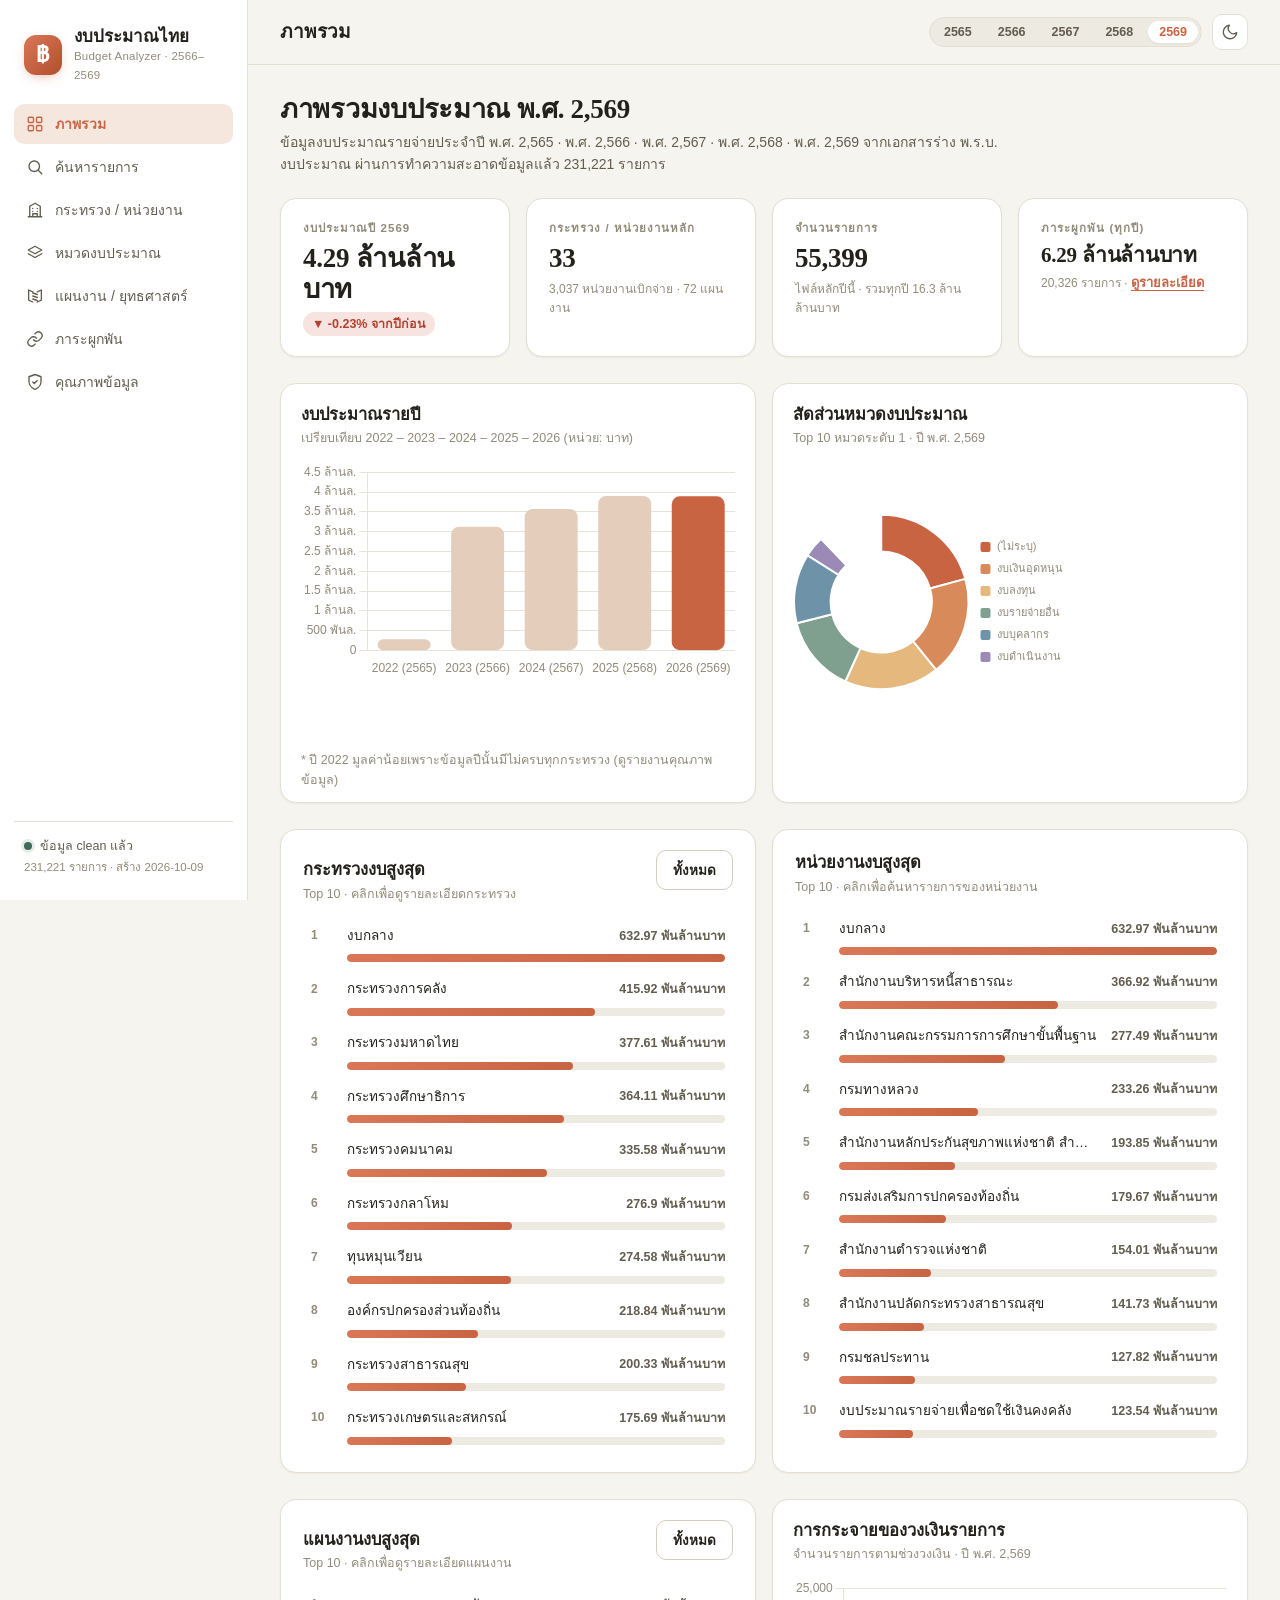
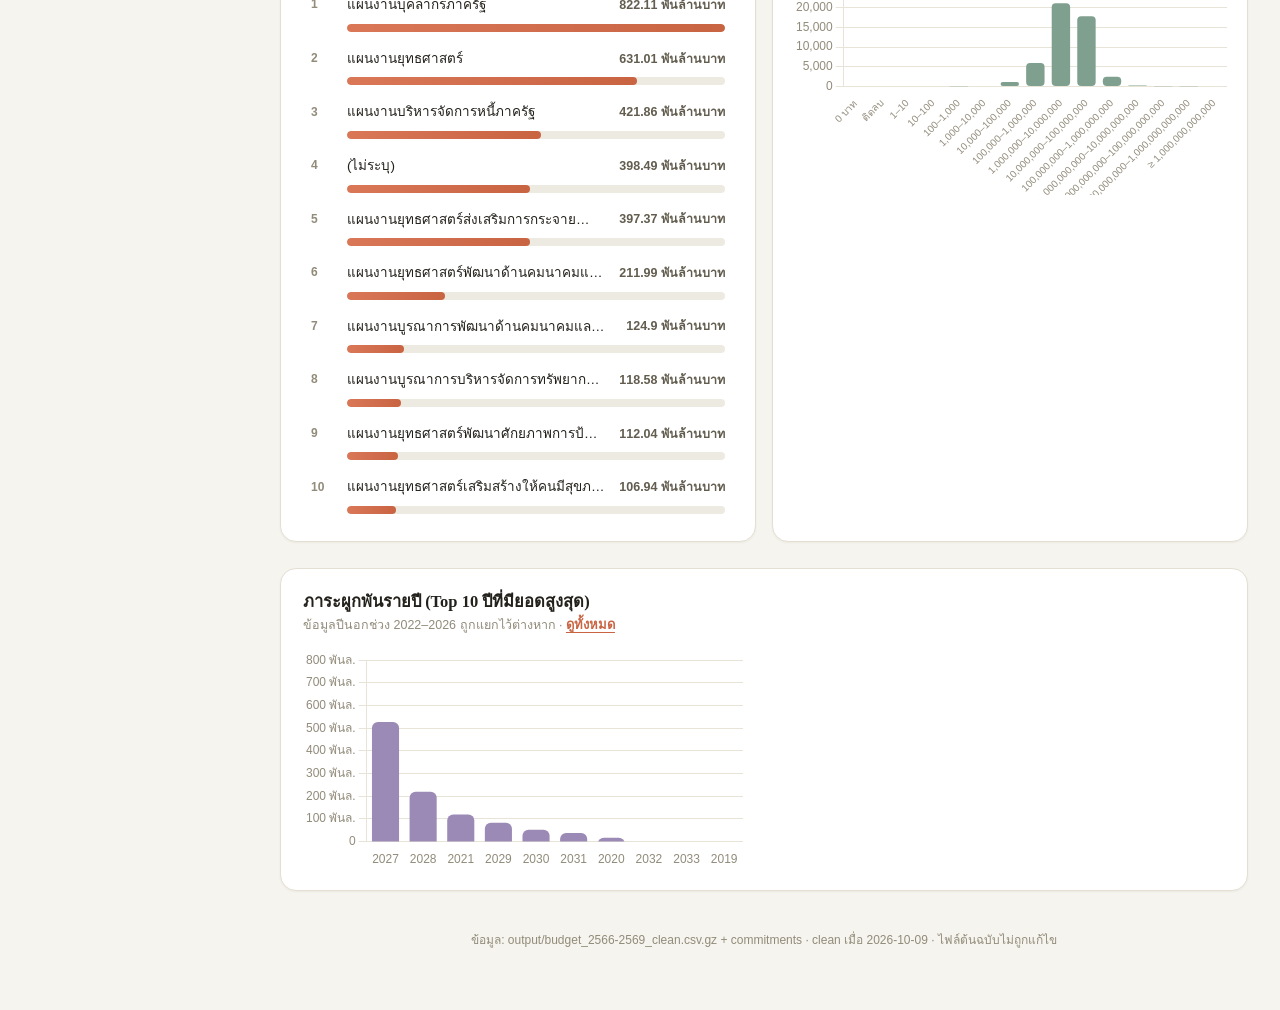
==== docs/index.html @ 5411768e "Add static build for GitHub Pages + client-side Excel export - web/static/api.js: in-browser data en" ====
<!DOCTYPE html>
<html lang="th">
<head>
<meta charset="UTF-8">
<meta name="viewport" content="width=device-width, initial-scale=1.0">
<title>งบประมาณไทย 2566–2569 · Budget Analyzer</title>
<link rel="icon" href="data:image/svg+xml,<svg xmlns='http://www.w3.org/2000/svg' viewBox='0 0 100 100'><rect width='100' height='100' rx='20' fill='%23C96442'/><text x='50' y='68' font-size='52' text-anchor='middle' fill='white' font-family='serif'>฿</text></svg>">
<link rel="stylesheet" href="static/style.css">
</head>
<body>
<div class="app">
  <!-- ============ Sidebar ============ -->
  <aside class="sidebar" id="sidebar">
    <div class="brand">
      <div class="brand-logo">฿</div>
      <div class="brand-text">
        <div class="brand-name">งบประมาณไทย</div>
        <div class="brand-sub">Budget Analyzer · 2566–2569</div>
      </div>
    </div>
    <nav class="nav" id="nav">
      <button class="nav-item" data-route="overview">
        <svg viewBox="0 0 24 24"><rect x="3" y="3" width="7" height="7" rx="1.5"/><rect x="14" y="3" width="7" height="7" rx="1.5"/><rect x="3" y="14" width="7" height="7" rx="1.5"/><rect x="14" y="14" width="7" height="7" rx="1.5"/></svg>
        <span>ภาพรวม</span>
      </button>
      <button class="nav-item" data-route="search">
        <svg viewBox="0 0 24 24"><circle cx="11" cy="11" r="7"/><path d="M21 21l-4.3-4.3"/></svg>
        <span>ค้นหารายการ</span>
      </button>
      <button class="nav-item" data-route="ministries">
        <svg viewBox="0 0 24 24"><path d="M3 21h18M5 21V7l7-4 7 4v14M9 21v-4h6v4M9 10h.01M15 10h.01M9 14h.01M15 14h.01"/></svg>
        <span>กระทรวง / หน่วยงาน</span>
      </button>
      <button class="nav-item" data-route="categories">
        <svg viewBox="0 0 24 24"><path d="M12 3l9 5-9 5-9-5 9-5z"/><path d="M3 13l9 5 9-5"/></svg>
        <span>หมวดงบประมาณ</span>
      </button>
      <button class="nav-item" data-route="plans">
        <svg viewBox="0 0 24 24"><path d="M9 20l-5.5-2.5V4l5.5 2.5M15 20l5.5-2.5V4L15 6.5M9 8l6 2M9 12l6 2M9 16l6 2"/></svg>
        <span>แผนงาน / ยุทธศาสตร์</span>
      </button>
      <button class="nav-item" data-route="commitments">
        <svg viewBox="0 0 24 24"><path d="M10 13a5 5 0 0 0 7.5.5l3-3a5 5 0 0 0-7-7l-1.7 1.7"/><path d="M14 11a5 5 0 0 0-7.5-.5l-3 3a5 5 0 0 0 7 7l1.7-1.7"/></svg>
        <span>ภาระผูกพัน</span>
      </button>
      <button class="nav-item" data-route="quality">
        <svg viewBox="0 0 24 24"><path d="M12 22s8-3.5 8-10V5l-8-3-8 3v7c0 6.5 8 10 8 10z"/><path d="M9 12l2 2 4-4"/></svg>
        <span>คุณภาพข้อมูล</span>
      </button>
    </nav>
    <div class="sidebar-foot">
      <div class="foot-row"><span class="dot"></span> ข้อมูล clean แล้ว</div>
      <div class="foot-sub">231,221 รายการ · สร้าง 2026-10-09</div>
    </div>
  </aside>

  <!-- ============ Main ============ -->
  <div class="main">
    <header class="topbar">
      <button class="hamburger" id="hamburger" aria-label="เมนู">
        <svg viewBox="0 0 24 24"><path d="M4 7h16M4 12h16M4 17h16"/></svg>
      </button>
      <div class="crumb" id="crumb">ภาพรวม</div>
      <div class="topbar-actions">
        <div class="year-chips" id="year-chips"></div>
        <button class="icon-btn" id="theme-toggle" aria-label="สลับธีม">
          <svg class="icon-sun" viewBox="0 0 24 24"><circle cx="12" cy="12" r="4"/><path d="M12 2v2M12 20v2M4.9 4.9l1.4 1.4M17.7 17.7l1.4 1.4M2 12h2M20 12h2M4.9 19.1l1.4-1.4M17.7 6.3l1.4-1.4"/></svg>
          <svg class="icon-moon" viewBox="0 0 24 24"><path d="M21 12.8A9 9 0 1 1 11.2 3 7 7 0 0 0 21 12.8z"/></svg>
        </button>
      </div>
    </header>
    <main class="content" id="app">
      <div class="loading"><div class="spinner"></div></div>
    </main>
  </div>
</div>

<!-- ============ Modal ============ -->
<div class="modal-backdrop hidden" id="modal-backdrop">
  <div class="modal" role="dialog">
    <div class="modal-head">
      <div class="modal-title" id="modal-title">รายละเอียด</div>
      <button class="icon-btn" id="modal-close" aria-label="ปิด">
        <svg viewBox="0 0 24 24"><path d="M6 6l12 12M18 6L6 18"/></svg>
      </button>
    </div>
    <div class="modal-body" id="modal-body"></div>
  </div>
</div>

<div class="toast hidden" id="toast"></div>

<script src="static/vendor/chart.umd.min.js"></script>
<script src="static/vendor/chartjs-chart-treemap.min.js"></script>
<script src="static/vendor/papaparse.min.js"></script>
<script src="static/vendor/xlsx.full.min.js"></script>
<script src="static/api.js"></script>
<script src="static/app.js"></script>
</body>
</html>
---- docs/static/style.css ----
/* ============================================================
   Thai Budget Analyzer — design inspired by Claude.ai
   warm paper · terracotta accent · serif display · clean cards
   ============================================================ */

@font-face {
  font-family: 'Noto Sans Thai'; font-style: normal; font-weight: 400; font-display: swap;
  src: url('../fonts/noto-sans-thai-latin-400-normal.woff2') format('woff2');
  unicode-range: U+0020-007F, U+00A0-00FF;
}
@font-face {
  font-family: 'Noto Sans Thai'; font-style: normal; font-weight: 400; font-display: swap;
  src: url('../fonts/noto-sans-thai-thai-400-normal.woff2') format('woff2');
  unicode-range: U+0E00-0E7F;
}
@font-face {
  font-family: 'Noto Sans Thai'; font-style: normal; font-weight: 500; font-display: swap;
  src: url('../fonts/noto-sans-thai-latin-500-normal.woff2') format('woff2');
  unicode-range: U+0020-007F, U+00A0-00FF;
}
@font-face {
  font-family: 'Noto Sans Thai'; font-style: normal; font-weight: 500; font-display: swap;
  src: url('../fonts/noto-sans-thai-thai-500-normal.woff2') format('woff2');
  unicode-range: U+0E00-0E7F;
}
@font-face {
  font-family: 'Noto Sans Thai'; font-style: normal; font-weight: 600; font-display: swap;
  src: url('../fonts/noto-sans-thai-latin-600-normal.woff2') format('woff2');
  unicode-range: U+0020-007F, U+00A0-00FF;
}
@font-face {
  font-family: 'Noto Sans Thai'; font-style: normal; font-weight: 600; font-display: swap;
  src: url('../fonts/noto-sans-thai-thai-600-normal.woff2') format('woff2');
  unicode-range: U+0E00-0E7F;
}
@font-face {
  font-family: 'Noto Sans Thai'; font-style: normal; font-weight: 700; font-display: swap;
  src: url('../fonts/noto-sans-thai-latin-700-normal.woff2') format('woff2');
  unicode-range: U+0020-007F, U+00A0-00FF;
}
@font-face {
  font-family: 'Noto Sans Thai'; font-style: normal; font-weight: 700; font-display: swap;
  src: url('../fonts/noto-sans-thai-thai-700-normal.woff2') format('woff2');
  unicode-range: U+0E00-0E7F;
}
@font-face {
  font-family: 'Noto Serif Thai'; font-style: normal; font-weight: 400; font-display: swap;
  src: url('../fonts/noto-serif-thai-latin-400-normal.woff2') format('woff2');
  unicode-range: U+0020-007F, U+00A0-00FF;
}
@font-face {
  font-family: 'Noto Serif Thai'; font-style: normal; font-weight: 400; font-display: swap;
  src: url('../fonts/noto-serif-thai-thai-400-normal.woff2') format('woff2');
  unicode-range: U+0E00-0E7F;
}
@font-face {
  font-family: 'Noto Serif Thai'; font-style: normal; font-weight: 600; font-display: swap;
  src: url('../fonts/noto-serif-thai-latin-600-normal.woff2') format('woff2');
  unicode-range: U+0020-007F, U+00A0-00FF;
}
@font-face {
  font-family: 'Noto Serif Thai'; font-style: normal; font-weight: 600; font-display: swap;
  src: url('../fonts/noto-serif-thai-thai-600-normal.woff2') format('woff2');
  unicode-range: U+0E00-0E7F;
}
@font-face {
  font-family: 'Noto Serif Thai'; font-style: normal; font-weight: 700; font-display: swap;
  src: url('../fonts/noto-serif-thai-latin-700-normal.woff2') format('woff2');
  unicode-range: U+0020-007F, U+00A0-00FF;
}
@font-face {
  font-family: 'Noto Serif Thai'; font-style: normal; font-weight: 700; font-display: swap;
  src: url('../fonts/noto-serif-thai-thai-700-normal.woff2') format('woff2');
  unicode-range: U+0E00-0E7F;
}

:root {
  --bg: #F6F4EE;
  --bg-subtle: #EDEAE1;
  --card: #FFFFFF;
  --border: #E3DFD3;
  --border-strong: #D3CDBB;
  --text: #23211B;
  --text-2: #625D4F;
  --text-3: #918B7A;
  --accent: #C96442;
  --accent-hover: #B04E2E;
  --accent-soft: #F6E7DE;
  --accent-soft-2: #FBF1EB;
  --green: #3E6B5A;
  --green-soft: #E4EDE8;
  --red: #B3402F;
  --red-soft: #F7E4E0;
  --amber: #A87F24;
  --amber-soft: #F5EEDC;
  --blue: #5B6E8C;
  --blue-soft: #E6EAF1;
  --shadow: 0 1px 2px rgba(43, 38, 24, .05), 0 10px 30px -18px rgba(43, 38, 24, .14);
  --shadow-sm: 0 1px 2px rgba(43, 38, 24, .05);
  --radius: 16px;
  --radius-sm: 10px;
  --sans: 'Noto Sans Thai', 'Sarabun', 'Thonburi', 'Leelawadee UI', 'Segoe UI', sans-serif;
  --serif: 'Noto Serif Thai', 'Thonburi', Georgia, serif;
  --chart-grid: #E7E3D7;
  --chart-tick: #918B7A;
}

[data-theme="dark"] {
  --bg: #141310;
  --bg-subtle: #1C1B17;
  --card: #201F1A;
  --border: #31302A;
  --border-strong: #403E35;
  --text: #F1EEE5;
  --text-2: #B3AE9F;
  --text-3: #8B8676;
  --accent: #E08A63;
  --accent-hover: #EB9F7C;
  --accent-soft: #38281F;
  --accent-soft-2: #2A211B;
  --green: #7FAF9B;
  --green-soft: #22302B;
  --red: #D4705C;
  --red-soft: #3A2622;
  --amber: #C9A45C;
  --amber-soft: #342E1E;
  --blue: #8FA0BC;
  --blue-soft: #262C38;
  --shadow: 0 1px 2px rgba(0, 0, 0, .3), 0 12px 32px -18px rgba(0, 0, 0, .5);
  --shadow-sm: 0 1px 2px rgba(0, 0, 0, .3);
  --chart-grid: #33312A;
  --chart-tick: #8B8676;
}

* { margin: 0; padding: 0; box-sizing: border-box; }

html { scroll-behavior: smooth; }

body {
  font-family: var(--sans);
  background: var(--bg);
  color: var(--text);
  font-size: 15px;
  line-height: 1.6;
  -webkit-font-smoothing: antialiased;
  transition: background .25s ease, color .25s ease;
}

button { font-family: inherit; cursor: pointer; }

.hidden { display: none !important; }

/* ================= Layout ================= */
.app { display: flex; min-height: 100vh; }

.sidebar {
  width: 248px;
  flex-shrink: 0;
  background: var(--card);
  border-right: 1px solid var(--border);
  display: flex;
  flex-direction: column;
  padding: 20px 14px;
  position: sticky;
  top: 0;
  height: 100vh;
  transition: transform .25s ease;
}

.brand { display: flex; align-items: center; gap: 12px; padding: 6px 10px 20px; }
.brand-logo {
  width: 40px; height: 40px; border-radius: 12px;
  background: linear-gradient(135deg, #D97757, #B04E2E);
  color: #FFF; font-family: var(--serif); font-weight: 700; font-size: 22px;
  display: flex; align-items: center; justify-content: center;
  box-shadow: 0 4px 12px -4px rgba(201, 100, 66, .5);
}
.brand-name { font-family: var(--serif); font-weight: 700; font-size: 17px; line-height: 1.25; }
.brand-sub { font-size: 11.5px; color: var(--text-3); letter-spacing: .02em; }

.nav { display: flex; flex-direction: column; gap: 3px; flex: 1; }
.nav-item {
  display: flex; align-items: center; gap: 11px;
  padding: 9px 12px; border-radius: var(--radius-sm);
  border: none; background: transparent;
  color: var(--text-2); font-size: 14px; font-weight: 500;
  text-align: left; transition: all .15s ease;
}
.nav-item svg { width: 18px; height: 18px; fill: none; stroke: currentColor; stroke-width: 1.8; stroke-linecap: round; stroke-linejoin: round; flex-shrink: 0; }
.nav-item:hover { background: var(--bg-subtle); color: var(--text); }
.nav-item.active { background: var(--accent-soft); color: var(--accent); font-weight: 600; }

.sidebar-foot { padding: 14px 10px 4px; border-top: 1px solid var(--border); }
.foot-row { font-size: 12.5px; color: var(--text-2); display: flex; align-items: center; gap: 8px; }
.foot-sub { font-size: 11.5px; color: var(--text-3); margin-top: 2px; }
.dot { width: 8px; height: 8px; border-radius: 50%; background: var(--green); box-shadow: 0 0 0 3px var(--green-soft); }

.main { flex: 1; min-width: 0; display: flex; flex-direction: column; }

.topbar {
  position: sticky; top: 0; z-index: 20;
  display: flex; align-items: center; gap: 14px;
  padding: 14px 32px;
  background: rgba(246, 244, 238, .85);
  backdrop-filter: blur(12px);
  border-bottom: 1px solid var(--border);
}
[data-theme="dark"] .topbar { background: rgba(20, 19, 16, .85); }

.crumb { font-family: var(--serif); font-weight: 600; font-size: 19px; flex: 1; min-width: 0; white-space: nowrap; overflow: hidden; text-overflow: ellipsis; }

.topbar-actions { display: flex; align-items: center; gap: 10px; }

.hamburger { display: none; }

.icon-btn {
  width: 36px; height: 36px; border-radius: 10px;
  border: 1px solid var(--border); background: var(--card);
  color: var(--text-2); display: flex; align-items: center; justify-content: center;
  transition: all .15s ease;
}
.icon-btn:hover { color: var(--text); border-color: var(--border-strong); }
.icon-btn svg { width: 18px; height: 18px; fill: none; stroke: currentColor; stroke-width: 1.8; stroke-linecap: round; stroke-linejoin: round; }
.icon-sun { display: none; }
[data-theme="dark"] .icon-sun { display: block; }
[data-theme="dark"] .icon-moon { display: none; }

.content { padding: 28px 32px 60px; max-width: 1240px; width: 100%; margin: 0 auto; animation: fadeUp .35s ease; }

@keyframes fadeUp { from { opacity: 0; transform: translateY(8px); } to { opacity: 1; transform: none; } }

/* ================= Year chips ================= */
.year-chips { display: flex; gap: 4px; background: var(--bg-subtle); border: 1px solid var(--border); border-radius: 999px; padding: 3px; }
.year-chip {
  border: none; background: transparent; color: var(--text-2);
  font-size: 12.5px; font-weight: 600; padding: 4px 11px; border-radius: 999px;
  transition: all .15s ease;
}
.year-chip:hover { color: var(--text); }
.year-chip.active { background: var(--card); color: var(--accent); box-shadow: var(--shadow-sm); }

/* ================= Cards & KPIs ================= */
.grid { display: grid; gap: 16px; }
.grid-kpi { grid-template-columns: repeat(auto-fit, minmax(210px, 1fr)); }
.grid-2 { grid-template-columns: repeat(auto-fit, minmax(380px, 1fr)); }
.grid-3 { grid-template-columns: repeat(auto-fit, minmax(300px, 1fr)); }

.card {
  background: var(--card);
  border: 1px solid var(--border);
  border-radius: var(--radius);
  box-shadow: var(--shadow-sm);
  padding: 20px 22px;
}
.card-chart { padding: 18px 20px 12px; }

.card-head { display: flex; align-items: baseline; justify-content: space-between; gap: 10px; margin-bottom: 14px; }
.card-title { font-family: var(--serif); font-weight: 600; font-size: 16.5px; }
.card-sub { font-size: 12.5px; color: var(--text-3); }

.kpi-label {
  font-size: 11.5px; font-weight: 600; letter-spacing: .09em; text-transform: uppercase;
  color: var(--text-3); margin-bottom: 6px;
}
.kpi-value { font-family: var(--serif); font-weight: 700; font-size: 27px; line-height: 1.15; letter-spacing: -.01em; }
.kpi-value.sm { font-size: 21px; }
.kpi-delta { display: inline-flex; align-items: center; gap: 4px; font-size: 12.5px; font-weight: 600; margin-top: 7px; padding: 2px 9px; border-radius: 999px; }
.kpi-delta.up { color: var(--green); background: var(--green-soft); }
.kpi-delta.down { color: var(--red); background: var(--red-soft); }
.kpi-delta.neutral { color: var(--text-3); background: var(--bg-subtle); }
.kpi-foot { font-size: 12px; color: var(--text-3); margin-top: 6px; }

/* ================= Section headings ================= */
.page-head { margin-bottom: 22px; }
.page-title { font-family: var(--serif); font-weight: 700; font-size: 27px; letter-spacing: -.01em; line-height: 1.25; }
.page-desc { color: var(--text-2); font-size: 14px; margin-top: 4px; max-width: 720px; }
.section-gap { margin-top: 26px; }

/* ================= Buttons ================= */
.btn {
  display: inline-flex; align-items: center; gap: 7px;
  padding: 8px 16px; border-radius: 10px; font-size: 13.5px; font-weight: 600;
  border: 1px solid var(--border-strong); background: var(--card); color: var(--text);
  transition: all .15s ease;
}
.btn:hover { border-color: var(--text-3); }
.btn-primary { background: var(--accent); border-color: var(--accent); color: #fff; }
.btn-primary:hover { background: var(--accent-hover); border-color: var(--accent-hover); }
.btn svg { width: 15px; height: 15px; fill: none; stroke: currentColor; stroke-width: 2; stroke-linecap: round; stroke-linejoin: round; }
.btn:disabled { opacity: .5; cursor: not-allowed; }

/* ================= Forms ================= */
.field { display: flex; flex-direction: column; gap: 5px; }
.field-label { font-size: 12px; font-weight: 600; color: var(--text-2); }
.input, .select {
  font-family: inherit; font-size: 14px; color: var(--text);
  background: var(--card); border: 1px solid var(--border-strong);
  border-radius: 10px; padding: 8px 12px; width: 100%;
  transition: border-color .15s ease, box-shadow .15s ease;
}
.input:focus, .select:focus { outline: none; border-color: var(--accent); box-shadow: 0 0 0 3px var(--accent-soft); }
.input-lg { padding: 12px 16px; font-size: 15px; border-radius: 12px; }

.searchbar { position: relative; }
.searchbar svg { position: absolute; left: 15px; top: 50%; transform: translateY(-50%); width: 18px; height: 18px; fill: none; stroke: var(--text-3); stroke-width: 2; stroke-linecap: round; pointer-events: none; }
.searchbar .input-lg { padding-left: 44px; }

.filter-panel {
  background: var(--card); border: 1px solid var(--border); border-radius: var(--radius);
  padding: 18px 20px; margin-top: 14px;
  display: grid; grid-template-columns: repeat(auto-fit, minmax(180px, 1fr)); gap: 14px 16px;
  box-shadow: var(--shadow-sm);
}
.filter-row { display: flex; flex-wrap: wrap; gap: 16px; align-items: flex-end; margin-top: 14px; }

.check { display: flex; align-items: center; gap: 7px; font-size: 13.5px; color: var(--text-2); cursor: pointer; user-select: none; }
.check input { width: 15px; height: 15px; accent-color: var(--accent); cursor: pointer; }

.chip {
  border: 1px solid var(--border-strong); background: var(--card); color: var(--text-2);
  font-size: 12.5px; font-weight: 600; padding: 5px 13px; border-radius: 999px;
  transition: all .15s ease;
}
.chip:hover { border-color: var(--text-3); color: var(--text); }
.chip.active { background: var(--accent); border-color: var(--accent); color: #fff; }
.chip-row { display: flex; flex-wrap: wrap; gap: 6px; }

/* ================= Tables ================= */
.table-wrap { overflow-x: auto; border: 1px solid var(--border); border-radius: var(--radius); background: var(--card); box-shadow: var(--shadow-sm); }
table.data { width: 100%; border-collapse: collapse; font-size: 13.5px; }
table.data th {
  text-align: left; font-size: 11.5px; font-weight: 600; letter-spacing: .06em; text-transform: uppercase;
  color: var(--text-3); padding: 11px 14px; border-bottom: 1px solid var(--border);
  background: var(--bg-subtle); white-space: nowrap; position: sticky; top: 0;
}
table.data td { padding: 10px 14px; border-bottom: 1px solid var(--border); vertical-align: top; }
table.data tbody tr { transition: background .12s ease; cursor: pointer; }
table.data tbody tr:hover { background: var(--accent-soft-2); }
table.data tbody tr:last-child td { border-bottom: none; }
table.data td.num, table.data th.num { text-align: right; font-variant-numeric: tabular-nums; white-space: nowrap; }
table.data td .muted { color: var(--text-3); }
.cell-main { font-weight: 600; }
.cell-sub { font-size: 12px; color: var(--text-3); }
.row-flagged td { background: var(--amber-soft); }
.row-flagged:hover td { background: var(--amber-soft); }
.row-suspicious td { background: var(--red-soft); }

.badge {
  display: inline-block; font-size: 11px; font-weight: 600; padding: 2px 8px; border-radius: 999px;
  background: var(--bg-subtle); color: var(--text-2); white-space: nowrap;
}
.badge.accent { background: var(--accent-soft); color: var(--accent); }
.badge.green { background: var(--green-soft); color: var(--green); }
.badge.red { background: var(--red-soft); color: var(--red); }
.badge.amber { background: var(--amber-soft); color: var(--amber); }
.badge.blue { background: var(--blue-soft); color: var(--blue); }

/* ================= Pagination ================= */
.pagination { display: flex; align-items: center; justify-content: space-between; gap: 12px; margin-top: 14px; flex-wrap: wrap; }
.pagination-info { font-size: 13px; color: var(--text-2); }
.pagination-btns { display: flex; gap: 6px; align-items: center; }
.page-btn {
  min-width: 34px; height: 34px; border-radius: 9px; border: 1px solid var(--border-strong);
  background: var(--card); color: var(--text-2); font-size: 13px; font-weight: 600;
  display: flex; align-items: center; justify-content: center; transition: all .15s ease;
}
.page-btn:hover:not(:disabled) { border-color: var(--accent); color: var(--accent); }
.page-btn.active { background: var(--accent); border-color: var(--accent); color: #fff; }
.page-btn:disabled { opacity: .4; cursor: not-allowed; }
.page-btn svg { width: 15px; height: 15px; fill: none; stroke: currentColor; stroke-width: 2; stroke-linecap: round; stroke-linejoin: round; }

/* ================= Charts ================= */
.chart-box { position: relative; width: 100%; }
.chart-box canvas { display: block; }
.chart-tall { height: 320px; }
.chart-med { height: 280px; }
.chart-short { height: 220px; }

/* ================= Bars (share bars) ================= */
.rank-list { display: flex; flex-direction: column; gap: 2px; }
.rank-row {
  display: grid; grid-template-columns: 26px minmax(0, 1fr) 110px; gap: 10px; align-items: center;
  padding: 7px 8px; border-radius: 8px; cursor: pointer; transition: background .12s ease;
}
.rank-row:hover { background: var(--bg-subtle); }
.rank-pos { font-size: 12px; font-weight: 700; color: var(--text-3); font-variant-numeric: tabular-nums; }
.rank-name { font-size: 13.5px; font-weight: 500; white-space: nowrap; overflow: hidden; text-overflow: ellipsis; }
.rank-bar-wrap { height: 8px; background: var(--bg-subtle); border-radius: 999px; overflow: hidden; grid-column: 2 / 4; margin-top: -2px; }
.rank-bar { height: 100%; background: linear-gradient(90deg, #D97757, #C96442); border-radius: 999px; transition: width .5s ease; }
.rank-val { font-size: 12.5px; font-weight: 600; color: var(--text-2); text-align: right; font-variant-numeric: tabular-nums; white-space: nowrap; }

.mini-bars { display: flex; align-items: flex-end; gap: 3px; height: 30px; }
.mini-bar { flex: 1; background: var(--accent); opacity: .85; border-radius: 3px 3px 0 0; min-height: 2px; transition: opacity .15s; }
.mini-bar:hover { opacity: 1; }
.mini-bar.max { background: var(--accent-hover); }

/* ================= Breadcrumb ================= */
.breadcrumb { display: flex; align-items: center; flex-wrap: wrap; gap: 6px; font-size: 13.5px; }
.breadcrumb a { color: var(--text-2); text-decoration: none; padding: 3px 10px; border-radius: 8px; transition: all .12s; }
.breadcrumb a:hover { color: var(--accent); background: var(--accent-soft); }
.breadcrumb .sep { color: var(--text-3); }
.breadcrumb .current { color: var(--text); font-weight: 600; padding: 3px 10px; background: var(--bg-subtle); border-radius: 8px; }

/* ================= Modal ================= */
.modal-backdrop {
  position: fixed; inset: 0; z-index: 100;
  background: rgba(30, 27, 20, .45); backdrop-filter: blur(4px);
  display: flex; align-items: center; justify-content: center; padding: 24px;
  animation: fadeIn .2s ease;
}
@keyframes fadeIn { from { opacity: 0; } to { opacity: 1; } }
.modal {
  background: var(--card); border: 1px solid var(--border); border-radius: 18px;
  box-shadow: 0 24px 60px -20px rgba(0, 0, 0, .35);
  width: 100%; max-width: 680px; max-height: 85vh; display: flex; flex-direction: column;
  animation: popIn .22s ease;
}
@keyframes popIn { from { opacity: 0; transform: scale(.97) translateY(8px); } to { opacity: 1; transform: none; } }
.modal-head { display: flex; align-items: center; justify-content: space-between; padding: 18px 22px; border-bottom: 1px solid var(--border); }
.modal-title { font-family: var(--serif); font-weight: 700; font-size: 18px; }
.modal-body { padding: 20px 22px; overflow-y: auto; }
.detail-grid { display: grid; grid-template-columns: 150px 1fr; gap: 10px 16px; font-size: 13.5px; }
.detail-grid dt { color: var(--text-3); font-weight: 600; font-size: 12px; letter-spacing: .03em; }
.detail-grid dd { word-break: break-word; }
.detail-grid dd.num { font-variant-numeric: tabular-nums; font-weight: 600; }

/* ================= Toast ================= */
.toast {
  position: fixed; bottom: 26px; left: 50%; transform: translateX(-50%) translateY(12px);
  background: var(--text); color: var(--bg); font-size: 13.5px; font-weight: 500;
  padding: 11px 20px; border-radius: 12px; box-shadow: 0 12px 32px -8px rgba(0, 0, 0, .35);
  z-index: 200; opacity: 0; transition: all .25s ease; pointer-events: none; max-width: 90vw;
}
.toast.show { opacity: 1; transform: translateX(-50%) translateY(0); }

/* ================= Misc ================= */
.loading { display: flex; justify-content: center; padding: 80px 0; }
.spinner {
  width: 34px; height: 34px; border-radius: 50%;
  border: 3px solid var(--border); border-top-color: var(--accent);
  animation: spin .8s linear infinite;
}
@keyframes spin { to { transform: rotate(360deg); } }

.empty { text-align: center; padding: 60px 20px; color: var(--text-3); }
.empty svg { width: 42px; height: 42px; stroke: var(--text-3); fill: none; stroke-width: 1.5; margin-bottom: 10px; }
.empty-title { font-family: var(--serif); font-weight: 600; font-size: 17px; color: var(--text-2); margin-bottom: 4px; }

.callout {
  border-radius: var(--radius); padding: 16px 20px; font-size: 13.5px; line-height: 1.7;
  border: 1px solid var(--border); background: var(--card); box-shadow: var(--shadow-sm);
}
.callout.warn { background: var(--amber-soft); border-color: #E3D5AE; color: #6B5A1E; }
[data-theme="dark"] .callout.warn { color: #D8C48A; border-color: #4A4128; }
.callout.info { background: var(--blue-soft); border-color: #C6D0DE; color: #3D4E66; }
[data-theme="dark"] .callout.info { color: #A9B8CE; border-color: #39445A; }
.callout b { font-weight: 700; }

.stat-inline { display: flex; gap: 22px; flex-wrap: wrap; margin-top: 4px; }
.stat-inline .si b { font-family: var(--serif); font-size: 19px; font-weight: 700; display: block; line-height: 1.2; }
.stat-inline .si span { font-size: 12px; color: var(--text-3); }

.link-btn { background: none; border: none; color: var(--accent); font-size: 13px; font-weight: 600; padding: 0; text-decoration: underline; text-underline-offset: 3px; }
.link-btn:hover { color: var(--accent-hover); }

.divider { border: none; border-top: 1px solid var(--border); margin: 22px 0; }

.footer-note { text-align: center; color: var(--text-3); font-size: 12px; margin-top: 40px; }

/* treemap colors handled in JS */

/* ================= Responsive ================= */
@media (max-width: 960px) {
  .sidebar {
    position: fixed; left: 0; top: 0; z-index: 50; height: 100vh;
    transform: translateX(-100%); box-shadow: var(--shadow);
  }
  .sidebar.open { transform: none; }
  .hamburger {
    display: flex; align-items: center; justify-content: center;
    width: 36px; height: 36px; border-radius: 10px; border: 1px solid var(--border);
    background: var(--card); color: var(--text-2);
  }
  .hamburger svg { width: 18px; height: 18px; fill: none; stroke: currentColor; stroke-width: 2; stroke-linecap: round; }
  .content { padding: 20px 16px 50px; }
  .topbar { padding: 12px 16px; }
  .year-chips { display: none; }
  .grid-2, .grid-3 { grid-template-columns: 1fr; }
  .detail-grid { grid-template-columns: 110px 1fr; }
}
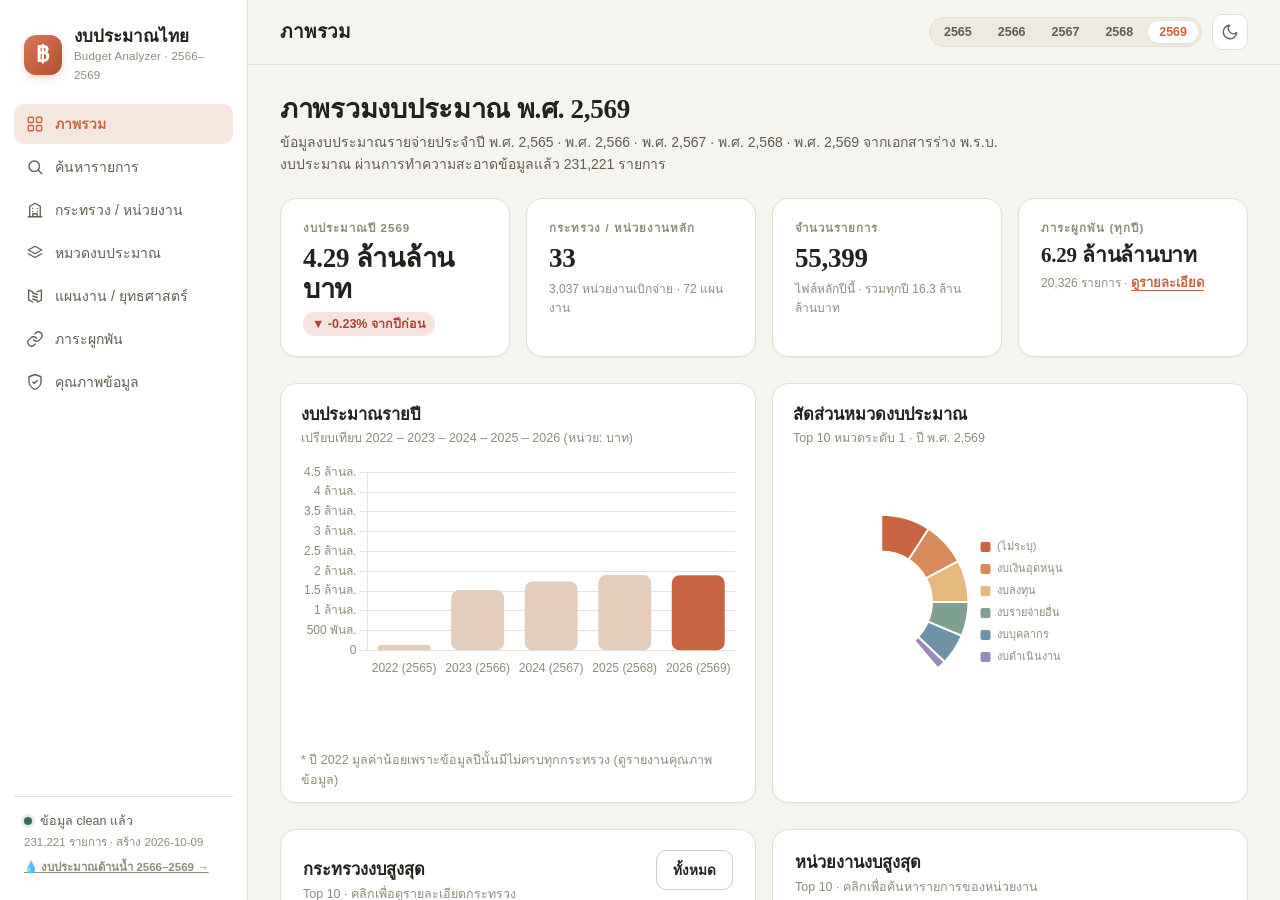
==== commit 7d2bd287: "วิเคราะห์งบประมาณด้านการบริหารจัดการน้ำ 2566–2569 (3 แผนงาน + นอกแผน + หน้าเว็บสำรวจ + รายงานฉบับเต็" ====
--- a/docs/index.html
+++ b/docs/index.html
@@ -51,6 +51,7 @@
     <div class="sidebar-foot">
       <div class="foot-row"><span class="dot"></span> ข้อมูล clean แล้ว</div>
       <div class="foot-sub">231,221 รายการ · สร้าง 2026-10-09</div>
+      <a class="foot-sub" href="water.html" style="display:block;margin-top:6px;font-weight:600">💧 งบประมาณด้านน้ำ 2566–2569 →</a>
     </div>
   </aside>
 
